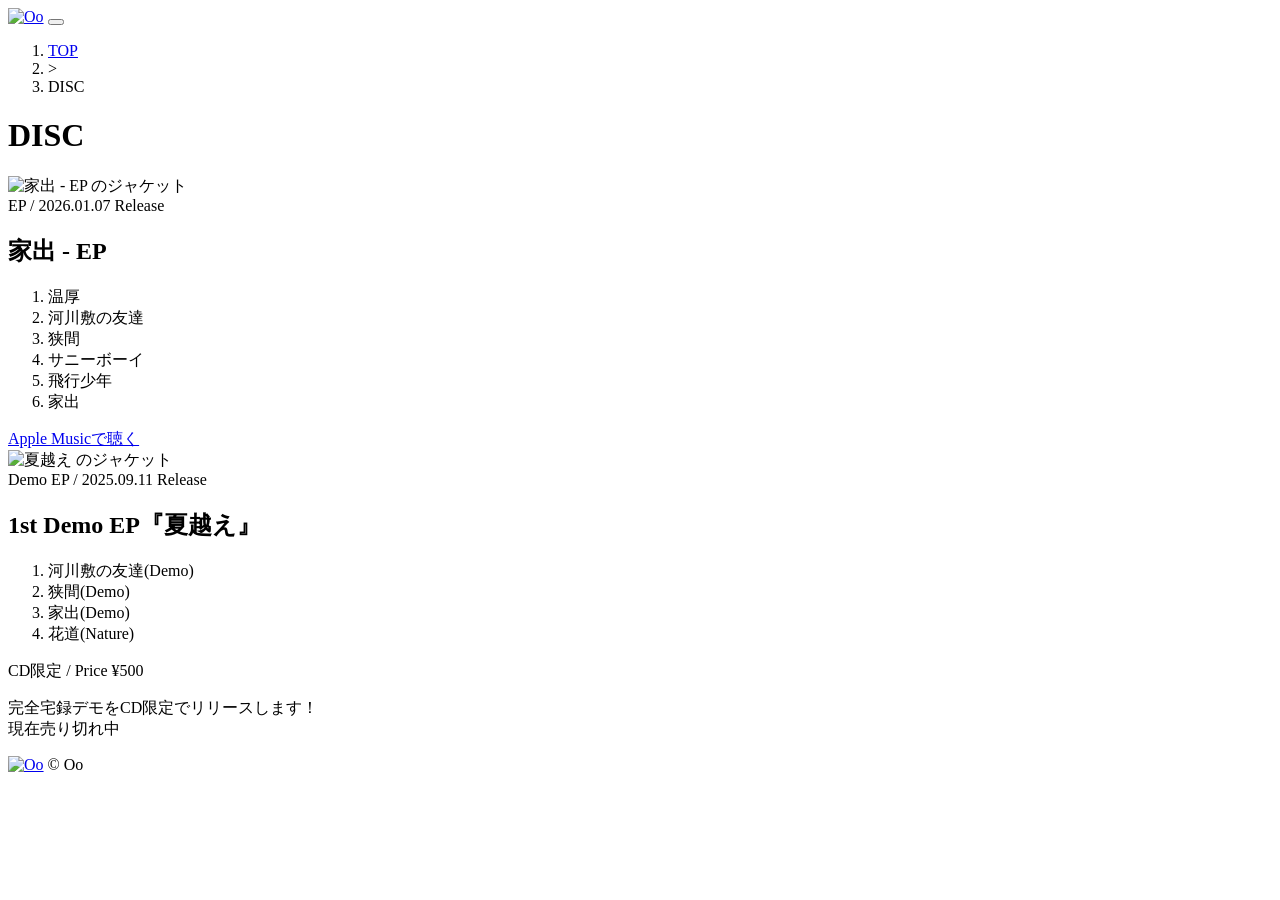
==== disc.html @ 5f54ab57 "Add files via upload" ====
<!DOCTYPE html>
<html lang="ja">
<head>
<meta charset="utf-8">
<meta name="viewport" content="width=device-width, initial-scale=1, viewport-fit=cover">
<!-- 仮公開中は検索結果に載せない設定。正式公開（独自ドメイン取得後）にこの行を消す -->
<meta name="robots" content="noindex">
<title>DISC | Oo Official Site</title>
<!-- ページを開いた瞬間から一番上で表示する（前のページのスクロール位置を引き継がない。v20） -->
<script>if ('scrollRestoration' in history) history.scrollRestoration = 'manual';</script>
<link rel="preconnect" href="https://fonts.googleapis.com">
<link rel="preconnect" href="https://fonts.gstatic.com" crossorigin>
<link rel="stylesheet" href="https://fonts.googleapis.com/css2?family=Zen+Kaku+Gothic+New:wght@400;500;700;900&display=swap">
<!-- ファビコン（ブラウザのタブのアイコン）とスマホのホーム画面用アイコン -->
<link rel="icon" href="images/favicon.png">
<link rel="apple-touch-icon" href="images/apple-touch-icon.png">
<!-- デザインは全ページ共通の css/style.css -->
<link rel="stylesheet" href="css/style.css">
</head>
<body>

<!-- ===== 上部バー（全ページ共通）：左＝ロゴ（ホームへ）／右＝メニュー ===== -->
<header class="topbar">
  <a class="logo" href="index.html" aria-label="ホームへ戻る"><img src="images/logo.png" alt="Oo" width="414" height="240"></a>
  <button class="menu-btn" id="menuOpen" aria-label="メニューを開く" aria-controls="drawer" aria-expanded="false">
    <span></span><span></span><span></span>
  </button>
</header>

<!-- ===== メニュー（全ページ共通。TOP / NEWS / LIVE INFO / DISC / GOODS） ===== -->
<nav class="drawer" id="drawer" hidden aria-label="メニュー">
  <div class="drawer-head">
    <span class="logo"><img src="images/logo.png" alt="Oo" width="414" height="240"></span>
    <button class="close-btn" id="menuClose">閉じる</button>
  </div>
  <ul>
    <li><a href="index.html">TOP</a></li>
    <li><a href="news.html">NEWS</a></li>
    <li><a href="live.html">LIVE INFO</a></li>
    <li><a href="disc.html">DISC</a></li>
    <li><a href="index.html#goods">GOODS</a></li>
  </ul>
</nav>

<main class="wrap">

  <!-- ===== パンくずリスト ===== -->
  <nav class="crumbs" aria-label="パンくずリスト">
    <ol><li><a href="index.html">TOP</a></li><li>&gt;</li><li aria-current="page">DISC</li></ol>
  </nav>

  <h1 class="page-title">DISC</h1>
  
  <!-- ===== 作品は新しい順に上から並べる =====
       新しい作品を足す時は、下の <article> を1つコピーして一番上に貼り、
       id（disc-番号）・タイトル・収録曲などを書き換える。
       ジャケット画像ができたら <div class="jacket">Oo</div> を
       <img class="jacket" src="images/jacket1.jpg" alt="作品名のジャケット"> に差し替える -->

  <article class="entry" id="disc-1">
    <div class="disc-entry">
      <img class="jacket" src="images/ep1.jpg" alt="家出 - EP のジャケット" width="800" height="800">
      <div class="info">
        <span class="entry-date">EP / 2026.01.07 Release</span>
        <h2>家出 - EP</h2>
        <ol class="tracks">
          <li>温厚</li>
          <li>河川敷の友達</li>
          <li>狭間</li>
          <li>サニーボーイ</li>
          <li>飛行少年</li>
          <li>家出</li>
        </ol>
        <!-- 配信リンク（新しいタブで開く） -->
        <a class="listen" href="https://music.apple.com/jp/album/iede-ep/1863384894" target="_blank" rel="noopener">Apple Musicで聴く</a>
      </div>
    </div>
  </article>

  <article class="entry" id="disc-2">
    <div class="disc-entry">
      <img class="jacket" src="images/demo1.jpg" alt="夏越え のジャケット" width="800" height="800">
      <div class="info">
        <span class="entry-date">Demo EP / 2025.09.11 Release</span>
        <h2>1st Demo EP<span class="nowrap">『夏越え』</span></h2>
        <ol class="tracks">
          <li>河川敷の友達(Demo)</li>
          <li>狭間(Demo)</li>
          <li>家出(Demo)</li>
          <li>花道(Nature)</li>
        </ol>
        <p>CD限定 / Price ¥500</p>
        <p>完全宅録デモをCD限定でリリースします！<br>現在売り切れ中</p>
      </div>
    </div>
  </article>
</main>

<footer>
  <div class="wrap">
    <a class="logo" href="index.html" aria-label="ホームへ戻る"><img src="images/logo.png" alt="Oo" width="414" height="240"></a>
    <span>© Oo</span>
  </div>
</footer>

<!-- 動き（メニュー）は全ページ共通の js/main.js -->
<script src="js/main.js"></script>
</body>
</html>
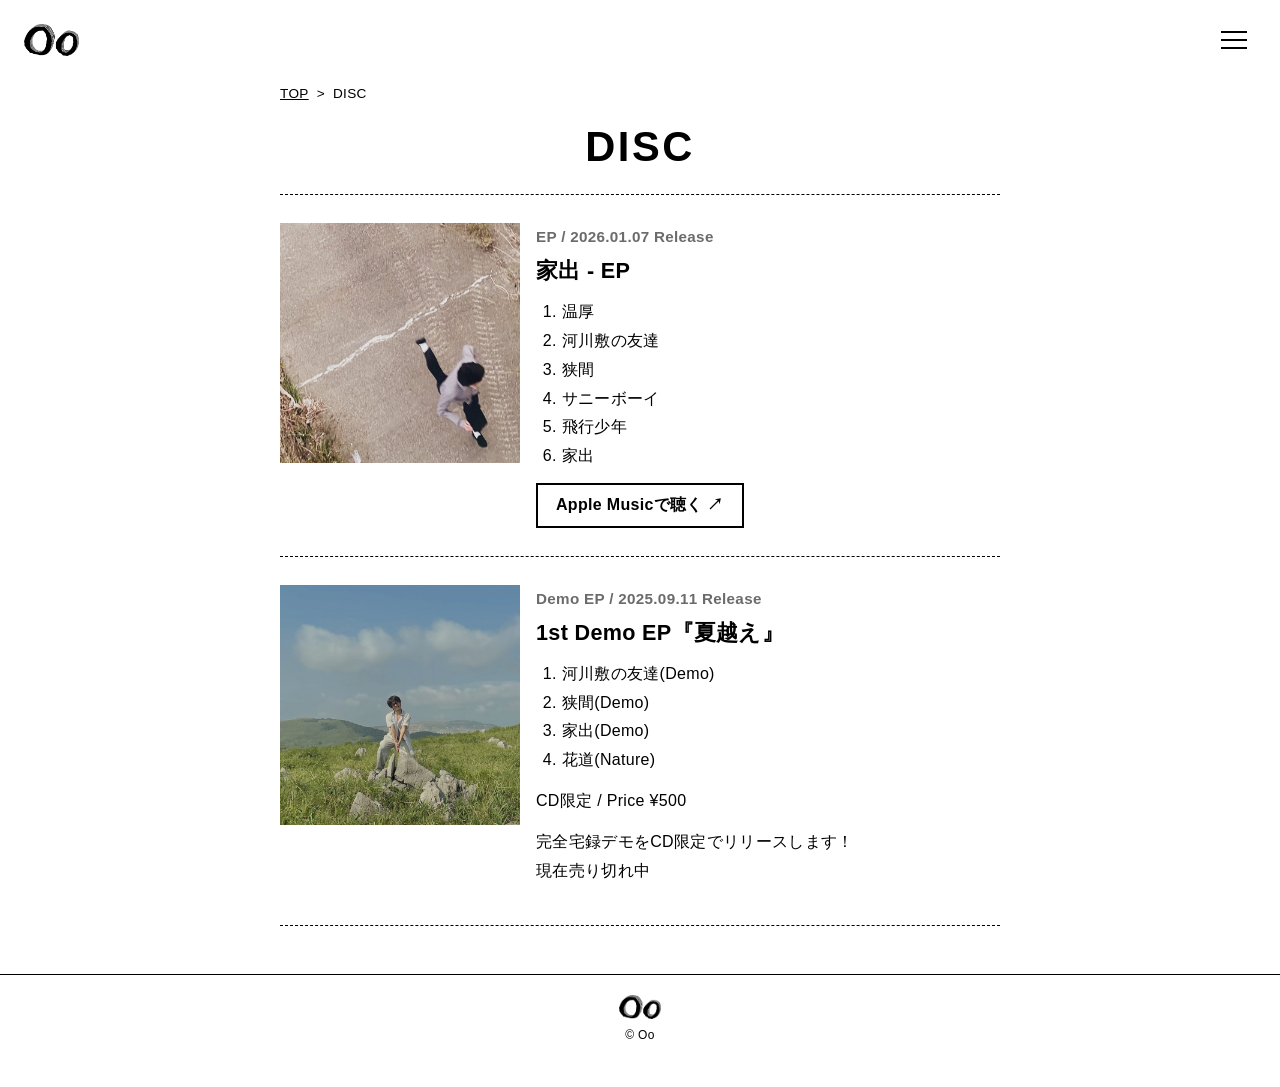
==== commit cb3f9bdc: "Add files via upload" ====
--- a/disc.html
+++ b/disc.html
@@ -3,8 +3,6 @@
 <head>
 <meta charset="utf-8">
 <meta name="viewport" content="width=device-width, initial-scale=1, viewport-fit=cover">
-<!-- 仮公開中は検索結果に載せない設定。正式公開（独自ドメイン取得後）にこの行を消す -->
-<meta name="robots" content="noindex">
 <title>DISC | Oo Official Site</title>
 <!-- ページを開いた瞬間から一番上で表示する（前のページのスクロール位置を引き継がない。v20） -->
 <script>if ('scrollRestoration' in history) history.scrollRestoration = 'manual';</script>
--- a/css/style.css
+++ b/css/style.css
@@ -0,0 +1,266 @@
+/* =========================================================
+   Oo 公式サイト 共通デザイン (v21)
+   全ページ（index / news / live / disc）がこの1ファイルを読み込む
+   レイアウト方針：スマホ1カラム。大きな写真 → SNS → NEWS → LIVE → DISC → ABOUT の順に縦へ流す
+   ========================================================= */
+
+/* ---- 色と文字の設定（ここを変えるとサイト全体が変わる） ---- */
+:root {
+  --bg: #FFFFFF;        /* 背景：白 */
+  --ink: #000000;       /* 文字：黒で統一 */
+  --muted: #6B6B6B;     /* グレー文字：日付とABOUTの本文に使う（v12） */
+  --line: #000000;      /* 罫線も黒 */
+  --btn: #333333;       /* VIEW MORE ボタンの色（v18） */
+  --on-btn: #FFFFFF;    /* ボタンの上の文字色 */
+  --paper: #B3B5B2;     /* 写真枠などの少し明るい面 */
+  --shade: #8E918F;     /* 写真の仮置き用の影色 */
+  --font: "Zen Kaku Gothic New", "Hiragino Kaku Gothic ProN", "Yu Gothic", "Meiryo", sans-serif;
+  color-scheme: light;
+}
+
+/* ---- ページ全体 ---- */
+html { scroll-behavior: smooth; }   /* 同じページ内のリンク用。ページを移った直後は js/main.js で一瞬で先頭に戻す */
+@media (prefers-reduced-motion: reduce) { html { scroll-behavior: auto; } }
+body {
+  background: var(--bg);
+  color: var(--ink);
+  font-family: var(--font);
+  font-size: 16px;          /* 文字が小さくなりすぎないよう16pxを基準に */
+  line-height: 1.8;
+  letter-spacing: 0.02em;
+}
+a { color: var(--ink); }
+a:focus-visible, button:focus-visible { outline: 2px dashed var(--ink); outline-offset: 3px; }
+
+/* ---- 上部の固定バー（左：ロゴ／右：メニュー） ---- */
+.topbar {
+  position: sticky;
+  top: env(safe-area-inset-top, 0px);
+  z-index: 20;
+  display: flex;
+  justify-content: space-between;
+  align-items: center;
+  padding: 10px 16px;
+  background: var(--bg);
+  /* 下の黒線はなし（v7で削除） */
+}
+.logo { display: block; line-height: 0; text-decoration: none; }
+/* ロゴ画像の高さ（横幅は自動）。v14で文字からロゴ画像に変更 */
+.logo img { height: 32px; width: auto; display: block; }
+.menu-btn {
+  width: 44px; height: 44px;
+  display: grid; place-content: center; gap: 6px;
+  background: none; border: 0; cursor: pointer; padding: 0;
+}
+.menu-btn span { display: block; width: 26px; height: 2px; background: var(--ink); }
+
+/* ---- 「隠す」指定（hidden）を必ず効かせる ----
+   メニューは最初 hidden で隠しておき、ハンバーガーを押した時だけ表示する。
+   下の .drawer { display: flex } が hidden より強く効いてしまい、
+   別ページでメニューが最初から開いて見える不具合があったため、この1行で防ぐ（v10） */
+[hidden] { display: none !important; }
+
+/* ---- ハンバーガーメニューの中身 ---- */
+.drawer {
+  position: fixed; inset: 0; z-index: 30;
+  background: var(--bg);
+  padding: calc(env(safe-area-inset-top, 0px) + 16px) 24px 24px;
+  display: flex; flex-direction: column;
+}
+.drawer-head { display: flex; justify-content: space-between; align-items: center; }
+.close-btn {
+  font: inherit; font-size: 1rem; font-weight: 700;
+  background: none; border: 2px solid var(--ink); padding: 4px 14px; cursor: pointer; color: var(--ink);
+}
+.drawer ul { list-style: none; margin: 32px 0 0; padding: 0; display: grid; gap: 4px; }
+.drawer li a {
+  display: flex; justify-content: space-between; align-items: baseline;
+  text-decoration: none; font-weight: 900; font-size: 1.6rem;
+  padding: 10px 0; border-bottom: 1px dashed var(--line);
+}
+
+/* ---- 中身の横幅と余白 ---- */
+.wrap { max-width: 720px; margin: 0 auto; padding-inline: 16px; }
+
+/* ---- パンくずリスト ---- */
+.crumbs { font-size: 0.85rem; padding-block: 10px; }
+.crumbs ol { list-style: none; margin: 0; padding: 0; display: flex; gap: 8px; }
+
+/* ---- トップの大きな写真 ---- */
+.hero { margin: 16px 0 0; }   /* パンくずを消したので、上部バーとの間に少し余白 */
+.hero-photo {
+  position: relative;
+  aspect-ratio: 3 / 2;           /* アーティスト写真と同じ横長の比率（4人とも切れないように。v14） */
+  max-width: 100%;
+  /* 写真の黒い縁はなし（v23で削除） */
+  background:
+    repeating-linear-gradient(0deg, rgba(0,0,0,.035) 0 2px, transparent 2px 4px),
+    linear-gradient(160deg, var(--paper), var(--shade));
+  display: grid; place-content: center; text-align: center;
+  overflow: hidden;
+}
+/* 写真が用意できたら <img> に差し替える。その時この枠にぴったり収まる */
+.hero-photo img { position: absolute; inset: 0; width: 100%; height: 100%; object-fit: cover; display: block; }
+.hero-photo p { margin: 0; font-size: 0.9rem; }
+.hero-cap {
+  display: flex; justify-content: center; gap: 12px; flex-wrap: wrap;   /* 写真下の「Oo」も中央揃え（v8） */
+  font-size: 0.85rem; padding-top: 8px;
+}
+.hero-title { margin: 0; line-height: 0; }
+.hero-title img { height: 72px; width: auto; display: block; }   /* 写真下のロゴの大きさ */
+
+/* ---- 各セクション共通 ---- */
+section { padding-block: 40px 8px; }
+/* 移動した先の見出しが、上の固定バー（ヘッダー）に隠れないよう、バーの高さぶん下で止める（v21） */
+section, main { scroll-margin-top: 64px; }
+.sec-head {
+  /* 見出し（SNS・NEWSなど）と小さい日本語ラベルを縦に並べて中央揃え（v8） */
+  display: flex; flex-direction: column; align-items: center; text-align: center; gap: 2px;
+  /* 見出しの下の黒線はなし（v7で削除） */
+  padding-bottom: 6px; margin-bottom: 12px;
+}
+.sec-head h2 { margin: 0; font-size: 1.75rem; font-weight: 900; letter-spacing: 0.06em; line-height: 1.2; }
+.sec-head span { font-size: 0.8rem; }
+/* VIEW MORE：中央に置いた、角が丸い（〇）濃いグレーのボタン（v18） */
+.more {
+  display: block; width: min(85%, 520px); margin: 24px auto 0;
+  padding: 14px 24px; border-radius: 999px;
+  background: var(--btn); color: var(--on-btn);
+  font-weight: 700; letter-spacing: 0.04em; text-align: center; text-decoration: none;
+}
+.sample { font-size: 0.75rem; border: 1px solid var(--ink); padding: 0 6px; margin-left: 6px; font-weight: 500; }
+
+/* ---- SNSボタン ---- */
+/* ロゴだけを横に並べて中央揃え。タップしやすいよう押せる範囲は48px四方 */
+.sns { display: flex; justify-content: center; gap: 18px; align-items: center; flex-wrap: wrap; }   /* 5つがスマホでも1行に収まる間隔（v14で28px→18px） */
+.sns a { display: grid; place-content: center; width: 48px; height: 48px; }
+.sns svg { width: 24px; height: 24px; display: block; }   /* アイコンの大きさ（v7で34px→28px、v23で28px→24px） */
+.sns-note { font-size: 0.9rem; margin: 10px 0 0; }
+
+/* ---- NEWS / LIVE の一覧（日付＋本文の2列）。1行まるごとリンクになっている ---- */
+.list { list-style: none; margin: 0; padding: 0; }
+.list li { border-bottom: 1px dashed var(--line); }
+.list .row {
+  display: grid; grid-template-columns: 6.5em 1fr; gap: 12px;
+  padding: 12px 0; text-decoration: none;
+}
+.list time { font-weight: 700; font-variant-numeric: tabular-nums; color: var(--muted); }   /* 日付はグレー（v12） */
+.list .body { min-width: 0; }
+.list .meta { display: block; font-size: 0.85rem; }
+/* ホームのLIVE欄で、2日以上の公演の終了日（– 10.25）は開始日と同じ大きさにする（v23） */
+.list .date-end { font-size: inherit; }
+
+/* ---- DISC（ジャケット＋タイトル）。1枚ごとにリンクになっている ---- */
+/* 作品を中央に並べる。1枚の幅は最大220px（v15で3列→中央配置） */
+.disc { list-style: none; margin: 0; padding: 0; display: flex; flex-wrap: wrap; justify-content: center; gap: 16px; }
+.disc li { width: min(220px, calc(50% - 8px)); text-align: center; }   /* スマホでも2枚が横に並ぶ幅（v16） */
+.disc a { display: block; text-decoration: none; }
+.disc .jacket {
+  aspect-ratio: 1; max-width: 100%;
+  /* ジャケットの黒い縁はなし（v23で削除） */
+  background: repeating-linear-gradient(45deg, var(--paper) 0 6px, var(--bg) 6px 12px);
+  display: grid; place-content: center; font-weight: 900; font-size: 1.4rem;
+}
+/* ジャケット画像（仮置きの四角と同じ大きさに収める） */
+img.jacket { width: 100%; height: auto; object-fit: cover; display: block; background: none; }
+.disc p { margin: 6px 0 0; font-size: 0.9rem; line-height: 1.5; }
+.disc b { display: block; }
+
+/* =========================================================
+   ホバー（マウスを乗せた時）の共通ルール
+   SNSロゴ・NEWS/LIVEの各行・DISCの各作品・VIEW MORE すべて同じ動き
+   → 少し薄くなって、ほんの少し（2px）浮く
+   ========================================================= */
+.sns svg, .list .row, .disc a, .more { transition: opacity .2s, transform .2s; }
+.sns a:hover svg, .list .row:hover, .disc a:hover, .more:hover {
+  opacity: .55; transform: translateY(-2px);
+}
+/* 動きを減らす設定の人には浮かせない（薄くなるだけ） */
+@media (prefers-reduced-motion: reduce) {
+  .sns svg, .list .row, .disc a, .more { transition: none; }
+  .sns a:hover svg, .list .row:hover, .disc a:hover, .more:hover { transform: none; }
+}
+
+/* ---- ABOUT（v11で PROFILE から変更） ---- */
+.about { display: grid; gap: 14px; max-width: 34em; color: var(--muted); }   /* ABOUTの本文はグレー（v12） */
+.about p { margin: 0; }
+/* メンバーは通常の太さ・小さめの文字の1行の文章。1人分の途中では改行しない（v13） */
+.members { font-size: 0.9rem; font-weight: 400; }
+.members span, .members-en span { white-space: nowrap; }   /* 英語のメンバー行も同じ */
+
+/* ---- フッター ---- */
+/* 上の線は黒の実線。画面の左右いっぱいに引く（v23）
+   ページ全体にはブラウザが最初から付ける 8px の外側の余白があるので、
+   フッターだけ左右に 8px はみ出させて、線を画面の端まで届かせる */
+footer { margin: 48px -8px 0; border-top: 1px solid var(--line); padding-block: 20px 32px; font-size: 0.75rem; }
+/* フッターはロゴと © を縦に並べて中央揃え */
+footer .wrap { display: flex; flex-direction: column; align-items: center; text-align: center; gap: 6px; }
+footer .logo img { height: 24px; }
+
+/* ---- 画面が広い時（PC）の調整 ---- */
+@media (min-width: 720px) {
+  .hero-title img { height: 96px; }
+}
+
+/* =========================================================
+   ここから下は NEWS / LIVE / DISC の個別ページ用
+   ========================================================= */
+
+/* ページの大見出し（NEWS など） */
+.page-title {
+  font-size: 2.6rem; font-weight: 900; letter-spacing: 0.06em; line-height: 1.1;
+  margin: 8px 0 4px;
+  text-align: center;   /* 中央揃え（v8） */
+}
+.page-lead { margin: 0 0 8px; font-size: 0.9rem; text-align: center; }
+
+/* 1件ずつの記事ブロック。id が付いていて、ホームの各行からここへ直接飛べる */
+.entry {
+  padding-block: 28px;
+  border-bottom: 1px dashed var(--line);   /* ホームの一覧と同じ 1px の破線（v23） */
+  /* ホームから記事へ飛んだ時、記事の上の線が上の固定バー（高さ64px）のすぐ下に来る位置で止める（v23）
+     2件目以降の上の線は「1つ前の記事の下線（1px）」なので、そのぶん 64 + 1 = 65px */
+  scroll-margin-top: 65px;
+}
+/* 一番上の記事の上にも、記事どうしの間と同じ破線を引く（v23）
+   NEWS / LIVE / DISC の各ページ共通。ホームには .entry が無いので影響しない
+   この線は記事自身の上線なので、止まる位置は固定バーの高さちょうど（64px） */
+article.entry:first-of-type { border-top: 1px dashed var(--line); scroll-margin-top: 64px;
+  /* 大見出しと一番上の線の間を、ほかの線の上と同じ 28px にする
+     （大見出しの下にもともと 4px あるので、ここで 24px 足す。v23） */
+  margin-top: 24px; }
+.entry-date { font-weight: 700; font-variant-numeric: tabular-nums; font-size: 0.95rem; color: var(--muted); }   /* 日付はグレー（v12） */
+.entry h2 { font-size: 1.35rem; font-weight: 900; line-height: 1.4; margin: 4px 0 12px; text-wrap: balance; }
+.entry p { margin: 0 0 12px; max-width: 34em; }
+
+/* LIVEの詳細（項目名：内容 の表） */
+.detail { display: grid; grid-template-columns: 5.5em 1fr; gap: 6px 12px; margin: 0; }
+.detail dt { font-weight: 700; font-size: 0.9rem; }
+.detail dd { margin: 0; min-width: 0; }
+.ticket-note { margin: 14px 0 0; font-size: 0.9rem; }
+.live-detail { margin: 14px 0 0; }
+
+/* DISCの詳細（ジャケット＋情報を横並び、スマホでは縦並び） */
+.disc-entry { display: grid; grid-template-columns: 1fr; gap: 16px; }
+.disc-entry .jacket {
+  aspect-ratio: 1; max-width: 280px; width: 100%;
+  /* ジャケットの黒い縁はなし（v23で削除） */
+  background: repeating-linear-gradient(45deg, var(--paper) 0 6px, var(--bg) 6px 12px);
+  display: grid; place-content: center; font-weight: 900; font-size: 2rem;
+}
+.disc-entry .info { min-width: 0; }
+.tracks { margin: 0 0 12px; padding-left: 1.6em; }
+.tracks li { font-variant-numeric: tabular-nums; }
+@media (min-width: 640px) {
+  .disc-entry { grid-template-columns: 240px 1fr; }
+}
+
+/* 「Apple Musicで聴く」ボタン（DISCページ） */
+.listen { display: inline-block; font-weight: 700; text-decoration: none;
+          border: 2px solid var(--ink); padding: 6px 18px; transition: opacity .2s, transform .2s; }
+.listen::after { content: " ↗"; }
+.listen:hover { opacity: .55; transform: translateY(-2px); }
+@media (prefers-reduced-motion: reduce) { .listen { transition: none; } .listen:hover { transform: none; } }
+
+/* 作品名などを途中で改行させない時に使う（例：『夏越え』） */
+.nowrap { white-space: nowrap; }
